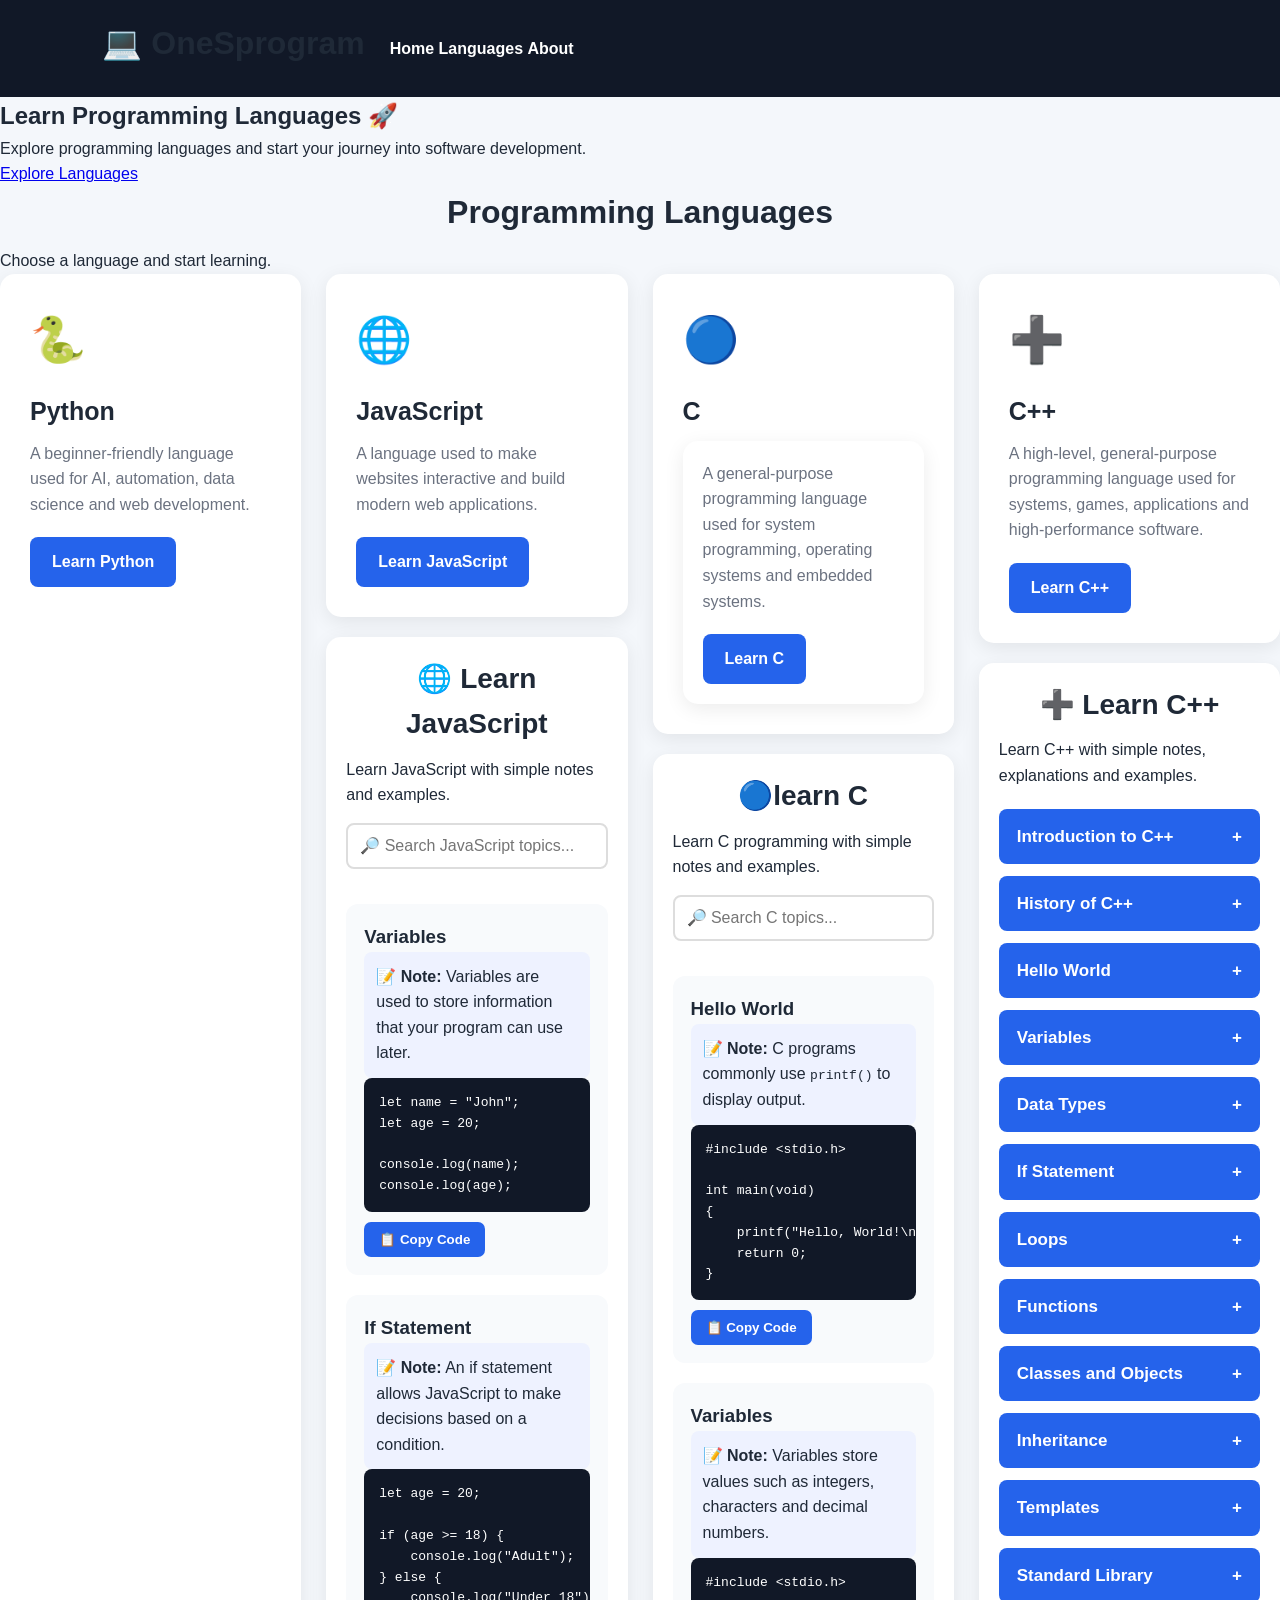
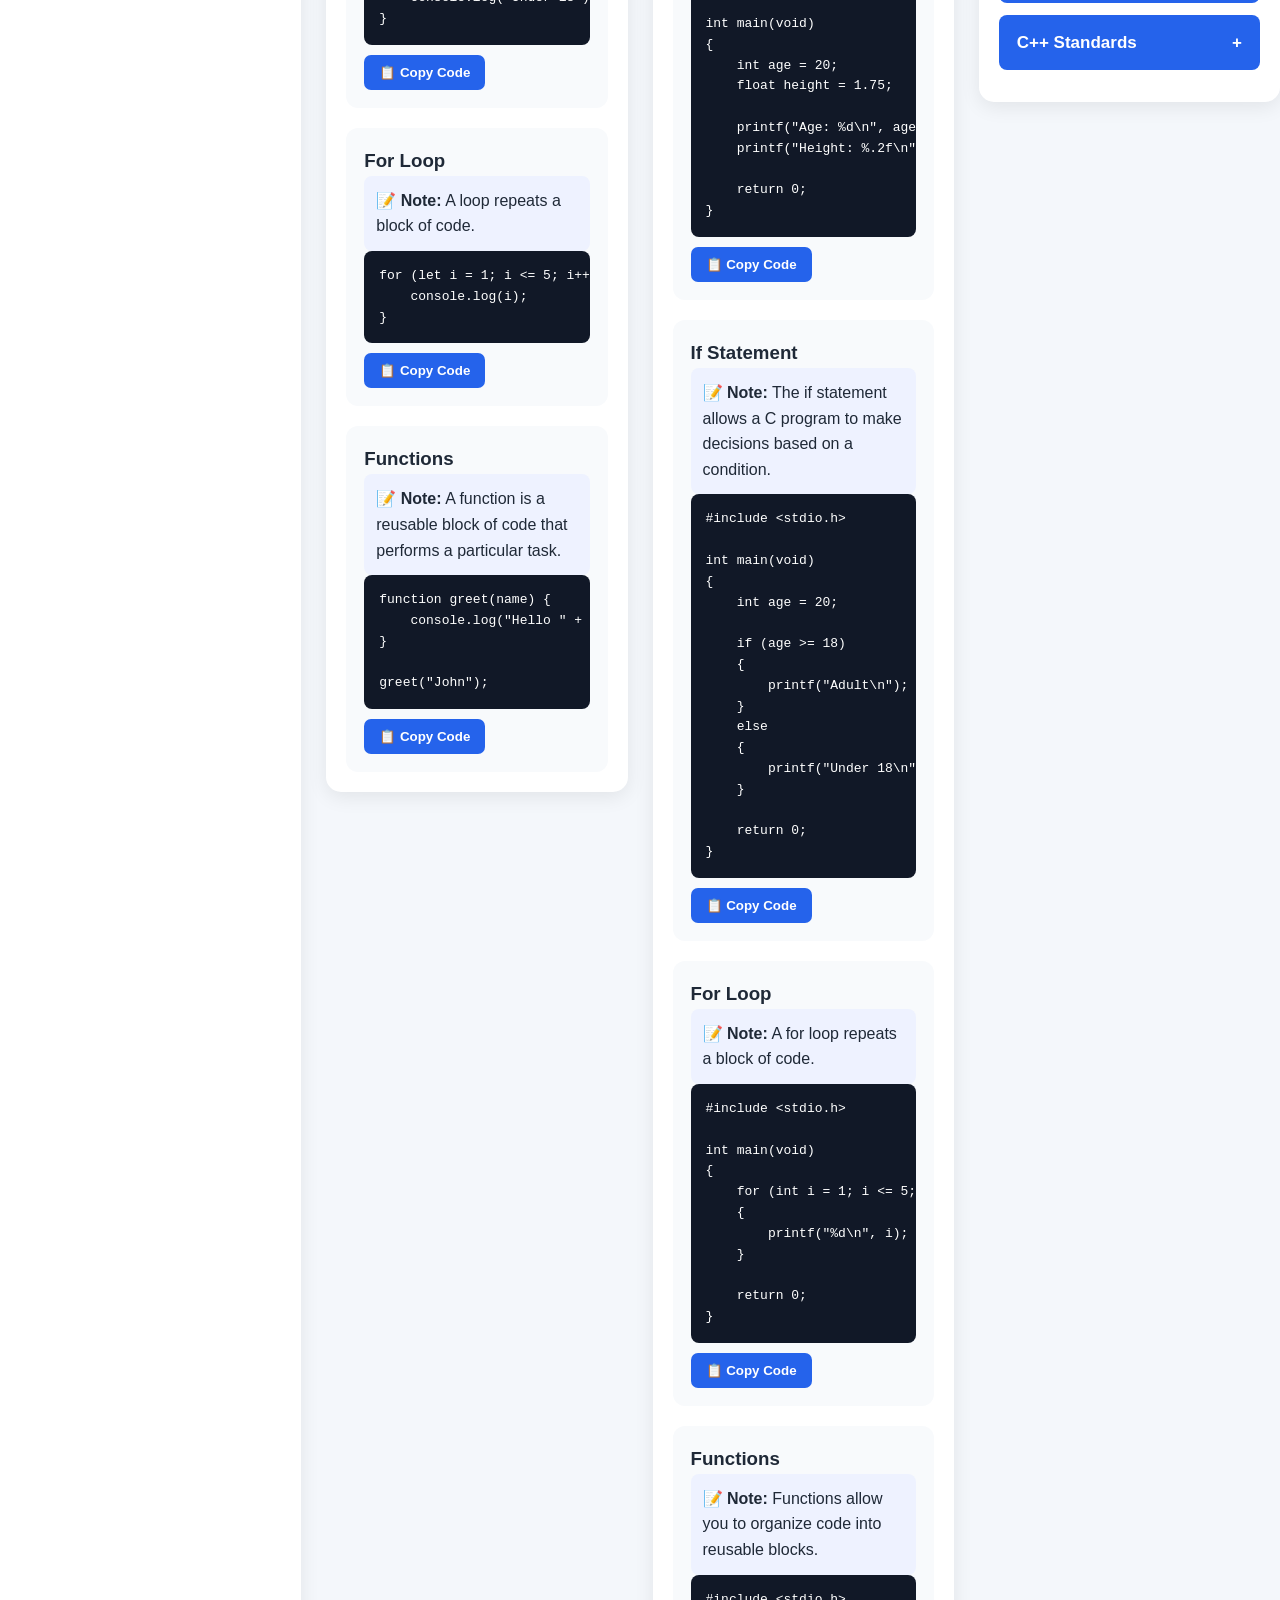
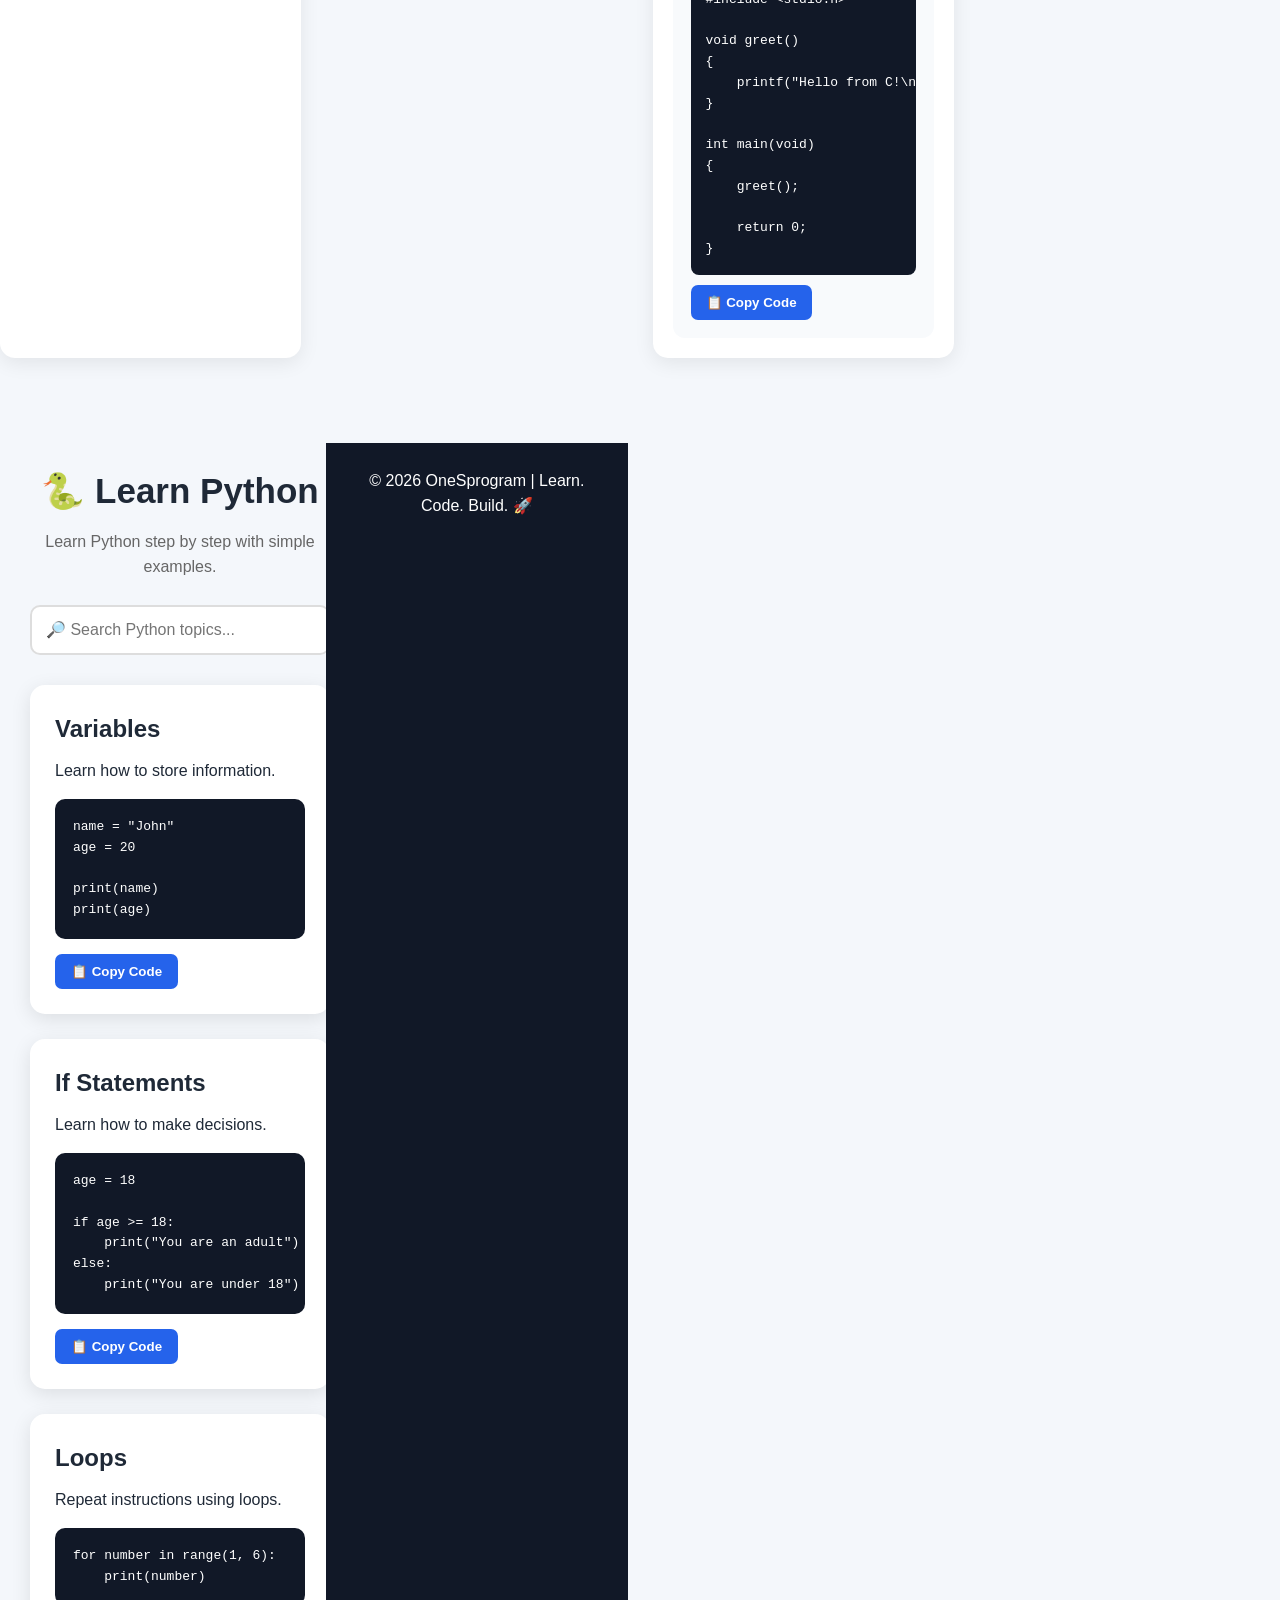
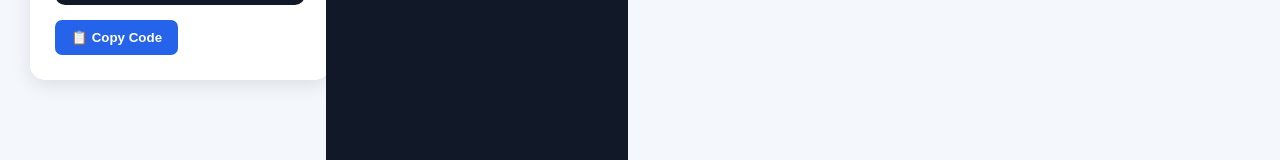
==== index.html @ a0814359 "Initial OneSprogram website" ====
<!DOCTYPE html>
<html lang="en">

<head>
    <meta charset="UTF-8">
    <meta name="viewport" content="width=device-width, initial-scale=1.0">

    <title>OneSprogram - Programming Languages</title>

    <link rel="stylesheet" href="style.css">
</head>

<body>

    <!-- Navigation -->
    <nav>
        <h2>💻 OneSprogram</h2>

        <div class="nav-links">
            <a href="#home">Home</a>
            <a href="#languages">Languages</a>
            <a href="#about">About</a>
        </div>
    </nav>


    <!-- Hero Section -->
    <section id="home" class="hero">

        <h1>Learn Programming Languages 🚀</h1>

        <p>
            Explore programming languages and start your journey
            into software development.
        </p>

        <a href="#languages" class="main-button">
            Explore Languages
        </a>

    </section>


    <!-- Programming Languages -->
    <section id="languages">


        <h2>Programming Languages</h2>

        <p class="section-description">
            Choose a language and start learning.
        </p>


<div class="language-container">

    <!-- PYTHON CARD -->
    <div class="language-card">
        <div class="icon">🐍</div>

        <h3>Python</h3>

        <p>
            A beginner-friendly language used for AI,
            automation, data science and web development.
        </p>

        <a href="#python-section" class="btn">
            Learn Python
        </a>
    </div>
<!-- JAVASCRIPT -->
<div class="language-column">

    <!-- JavaScript Card -->
    <div class="language-card">
        <div class="icon">🌐</div>

        <h3>JavaScript</h3>

        <p>
            A language used to make websites interactive
            and build modern web applications.
        </p>

        <a href="#javascript-section" class="btn">
            Learn JavaScript
        </a>
    </div>


    <!-- JavaScript Learning Content -->
    <section id="javascript-section" class="javascript-learning">

        <h2>🌐 Learn JavaScript</h2>

        <p>
            Learn JavaScript with simple notes and examples.
        </p>

        <!-- Filter -->
        <input
            type="text"
            id="jsFilter"
            placeholder="🔎 Search JavaScript topics..."
            onkeyup="filterJavaScript()"
        >


        <!-- Variables -->
        <div class="js-card">

            <h3>Variables</h3>

            <p class="js-note">
                📝 <strong>Note:</strong>
                Variables are used to store information
                that your program can use later.
            </p>

            <pre><code>let name = "John";
let age = 20;

console.log(name);
console.log(age);</code></pre>

            <button onclick="copyJSCode(this)">
                📋 Copy Code
            </button>

        </div>


        <!-- If Statement -->
        <div class="js-card">

            <h3>If Statement</h3>

            <p class="js-note">
                📝 <strong>Note:</strong>
                An if statement allows JavaScript to make
                decisions based on a condition.
            </p>

            <pre><code>let age = 20;

if (age >= 18) {
    console.log("Adult");
} else {
    console.log("Under 18");
}</code></pre>

            <button onclick="copyJSCode(this)">
                📋 Copy Code
            </button>

        </div>


        <!-- For Loop -->
        <div class="js-card">

            <h3>For Loop</h3>

            <p class="js-note">
                📝 <strong>Note:</strong>
                A loop repeats a block of code.
            </p>

            <pre><code>for (let i = 1; i <= 5; i++) {
    console.log(i);
}</code></pre>

            <button onclick="copyJSCode(this)">
                📋 Copy Code
            </button>

        </div>


        <!-- Functions -->
        <div class="js-card">

            <h3>Functions</h3>

            <p class="js-note">
                📝 <strong>Note:</strong>
                A function is a reusable block of code
                that performs a particular task.
            </p>

            <pre><code>function greet(name) {
    console.log("Hello " + name);
}

greet("John");</code></pre>

            <button onclick="copyJSCode(this)">
                📋 Copy Code
            </button>

        </div>

    </section>

</div>

<!-- C -->
<div class="language-column">

    <div class="language-card">
<div class="icon">🔵</div>
        <h3>C</h3>
<section id="c-section" class="c-learning">
        <p>
            A general-purpose programming language used for
            system programming, operating systems and embedded systems.
        </p>

        <a href="#c-section" class="btn">
            Learn C
        </a>
    </div>

    <!-- C learning content directly under the button -->
    <section id="c-section" class="c-learning">

        <h2>🔵learn C</h2>

        <p>
            Learn C programming with simple notes and examples.
        </p>

      <input
            type="text"
            id="cFilter"
            placeholder="🔎 Search C topics..."
            onkeyup="filterC()"
        >

        <!-- Hello World -->
        <div class="c-card">

            <h3>Hello World</h3>

            <p class="c-note">
                📝 <strong>Note:</strong>
                C programs commonly use <code>printf()</code>
                to display output.
            </p>

            <pre><code>#include &lt;stdio.h&gt;

int main(void)
{
    printf("Hello, World!\n");
    return 0;
}</code></pre>

            <button onclick="copyCCode(this)">
                📋 Copy Code
            </button>

        </div>

        <!-- Variables -->
        <div class="c-card">

            <h3>Variables</h3>

            <p class="c-note">
                📝 <strong>Note:</strong>
                Variables store values such as integers,
                characters and decimal numbers.
            </p>

            <pre><code>#include &lt;stdio.h&gt;

int main(void)
{
    int age = 20;
    float height = 1.75;

    printf("Age: %d\n", age);
    printf("Height: %.2f\n", height);

    return 0;
}</code></pre>

            <button onclick="copyCCode(this)">
                📋 Copy Code
            </button>

        </div>

        <!-- If Statement -->
        <div class="c-card">

            <h3>If Statement</h3>

            <p class="c-note">
                📝 <strong>Note:</strong>
                The if statement allows a C program
                to make decisions based on a condition.
            </p>

            <pre><code>#include &lt;stdio.h&gt;

int main(void)
{
    int age = 20;

    if (age &gt;= 18)
    {
        printf("Adult\n");
    }
    else
    {
        printf("Under 18\n");
    }

    return 0;
}</code></pre>

            <button onclick="copyCCode(this)">
                📋 Copy Code
            </button>

        </div>

        <!-- For Loop -->
        <div class="c-card">

            <h3>For Loop</h3>

            <p class="c-note">
                📝 <strong>Note:</strong>
                A for loop repeats a block of code.
            </p>

            <pre><code>#include &lt;stdio.h&gt;

int main(void)
{
    for (int i = 1; i &lt;= 5; i++)
    {
        printf("%d\n", i);
    }

    return 0;
}</code></pre>

            <button onclick="copyCCode(this)">
                📋 Copy Code
            </button>

        </div>

        <!-- Functions -->
        <div class="c-card">

            <h3>Functions</h3>

            <p class="c-note">
                📝 <strong>Note:</strong>
                Functions allow you to organize code into
                reusable blocks.
            </p>

            <pre><code>#include &lt;stdio.h&gt;

void greet()
{
    printf("Hello from C!\n");
}

int main(void)
{
    greet();

    return 0;
}</code></pre>

            <button onclick="copyCCode(this)">
                📋 Copy Code
            </button>

        </div>

    </section>

</div>

<!-- C++ -->

<div class="language-column">

    <div class="language-card">

        <div class="icon">➕</div>

        <h3>C++</h3>

        <p>
            A high-level, general-purpose programming language
            used for systems, games, applications and high-performance software.
        </p>

        <a href="#cpp-section" class="btn">
            Learn C++
        </a>

    </div>


    <section id="cpp-section" class="cpp-learning">

        <h2>➕ Learn C++</h2>

        <p>
            Learn C++ with simple notes, explanations and examples.
        </p>


        <!-- C++ TOPICS -->

        <div class="cpp-topics">


            <details>
                <summary>Introduction to C++</summary>

                <div class="topic-content">

                    <p>
                        <strong>Note:</strong>
                        C++ is a high-level, general-purpose programming
                        language created by Danish computer scientist
                        Bjarne Stroustrup.
                    </p>

                    <p>
                        C++ was first released in 1985 as an extension
                        of the C programming language.
                    </p>

                </div>

            </details>


            <details>
                <summary>History of C++</summary>

                <div class="topic-content">

                    <p>
                        <strong>Note:</strong>
                        Development of C++ began in 1979 when
                        Bjarne Stroustrup worked on a language called
                        "C with Classes".
                    </p>

                    <p>
                        The name C++ refers to C's increment operator
                        <code>++</code>.
                    </p>

                </div>

            </details>


            <details>
                <summary>Hello World</summary>

                <div class="topic-content">

                    <p>
                        <strong>Note:</strong>
                        C++ commonly uses <code>iostream</code> and
                        <code>std::cout</code> to display output.
                    </p>

                    <pre><code>#include &lt;iostream&gt;

int main()
{
    std::cout &lt;&lt; "Hello, world!\n";

    return 0;
}</code></pre>

                </div>

            </details>


            <details>
                <summary>Variables</summary>

                <div class="topic-content">

                    <p>
                        <strong>Note:</strong>
                        Variables store information that a program
                        can use later.
                    </p>

                    <pre><code>#include &lt;iostream&gt;

int main()
{
    int age = 20;
    double height = 1.75;

    std::cout &lt;&lt; age &lt;&lt; "\n";
    std::cout &lt;&lt; height &lt;&lt; "\n";

    return 0;
}</code></pre>

                </div>

            </details>


            <details>
                <summary>Data Types</summary>

                <div class="topic-content">

                    <p>
                        <strong>Note:</strong>
                        C++ supports different types of data,
                        including integers, floating-point numbers,
                        characters and Boolean values.
                    </p>

                    <pre><code>int age = 20;
float height = 1.75f;
double price = 99.99;
char grade = 'A';
bool student = true;</code></pre>

                </div>

            </details>


            <details>
                <summary>If Statement</summary>

                <div class="topic-content">

                    <p>
                        <strong>Note:</strong>
                        An if statement allows a C++ program to
                        make decisions.
                    </p>

                    <pre><code>#include &lt;iostream&gt;

int main()
{
    int age = 20;

    if (age &gt;= 18)
    {
        std::cout &lt;&lt; "Adult";
    }
    else
    {
        std::cout &lt;&lt; "Under 18";
    }

    return 0;
}</code></pre>

                </div>

            </details>


            <details>
                <summary>Loops</summary>

                <div class="topic-content">

                    <p>
                        <strong>Note:</strong>
                        Loops allow a program to repeat instructions.
                    </p>

                    <pre><code>#include &lt;iostream&gt;

int main()
{
    for (int i = 1; i &lt;= 5; i++)
    {
        std::cout &lt;&lt; i &lt;&lt; "\n";
    }

    return 0;
}</code></pre>

                </div>

            </details>


            <details>
                <summary>Functions</summary>

                <div class="topic-content">

                    <p>
                        <strong>Note:</strong>
                        Functions organize a program into reusable
                        blocks of code.
                    </p>

                    <pre><code>#include &lt;iostream&gt;

void greet()
{
    std::cout &lt;&lt; "Hello from C++!";
}

int main()
{
    greet();

    return 0;
}</code></pre>

                </div>

            </details>


            <details>
                <summary>Classes and Objects</summary>

                <div class="topic-content">

                    <p>
                        <strong>Note:</strong>
                        C++ supports object-oriented programming.
                        Classes can be used to create objects that
                        contain data and functions.
                    </p>

                    <pre><code>#include &lt;iostream&gt;

class Student
{
public:
    std::string name;
};

int main()
{
    Student student;

    student.name = "John";

    std::cout &lt;&lt; student.name;

    return 0;
}</code></pre>

                </div>

            </details>


            <details>
                <summary>Inheritance</summary>

                <div class="topic-content">

                    <p>
                        <strong>Note:</strong>
                        Inheritance allows one class to derive
                        features from another class.
                    </p>

                    <pre><code>class Animal
{
public:
    void eat()
    {
        std::cout &lt;&lt; "Eating";
    }
};

class Dog : public Animal
{
};</code></pre>

                </div>

            </details>


            <details>
                <summary>Templates</summary>

                <div class="topic-content">

                    <p>
                        <strong>Note:</strong>
                        C++ supports generic programming through
                        templates.
                    </p>

                    <pre><code>template &lt;typename T&gt;

T add(T a, T b)
{
    return a + b;
}</code></pre>

                </div>

            </details>


            <details>
                <summary>Standard Library</summary>

                <div class="topic-content">

                    <p>
                        <strong>Note:</strong>
                        The C++ Standard Library provides facilities
                        such as containers, algorithms, strings,
                        input/output and memory management.
                    </p>

                    <pre><code>#include &lt;vector&gt;

std::vector&lt;int&gt; numbers = {
    1, 2, 3, 4, 5
};</code></pre>

                </div>

            </details>


            <details>
                <summary>C++ Standards</summary>

                <div class="topic-content">

                    <p>
                        <strong>Note:</strong>
                        C++ has been standardized through versions
                        including C++98, C++03, C++11, C++14,
                        C++17, C++20 and C++23.
                    </p>

                    <p>
                        The material you provided identifies
                        ISO/IEC 14882:2024 as the C++23 standard.
                    </p>

                </div>

            </details>


        </div>

    </section>

</div>

<!-- IMPORTANT: PYTHON CONTENT IS OUTSIDE THE GRID -->

<section id="python-section" class="python-learning">

    <h2>🐍 Learn Python</h2>

    <p>Learn Python step by step with simple examples.</p>

    <input
        type="text"
        id="pythonFilter"
        placeholder="🔎 Search Python topics..."
        onkeyup="filterPython()"
    >

    <div class="python-topics">

        <div class="python-card">
            <h3>Variables</h3>

            <p>Learn how to store information.</p>

            <pre><code>name = "John"
age = 20

print(name)
print(age)</code></pre>

            <button onclick="copyCode(this)">
                📋 Copy Code
            </button>
        </div>

        <div class="python-card">
            <h3>If Statements</h3>

            <p>Learn how to make decisions.</p>

            <pre><code>age = 18

if age >= 18:
    print("You are an adult")
else:
    print("You are under 18")</code></pre>

            <button onclick="copyCode(this)">
                📋 Copy Code
            </button>
        </div>

        <div class="python-card">
            <h3>Loops</h3>

            <p>Repeat instructions using loops.</p>

            <pre><code>for number in range(1, 6):
    print(number)</code></pre>

            <button onclick="copyCode(this)">
                📋 Copy Code
            </button>
        </div>

    </div>

</section>

    <!-- Footer -->
    <footer>

        <p>© 2026 OneSprogram | Learn. Code. Build. 🚀</p>

    </footer>
    <script>

    function filterPython() {
        ...
    }

    function copyCode(button) {
        ...
    }

    </script>
<script>

function filterJavaScript() {

    let input = document.getElementById("jsFilter");
    let filter = input.value.toLowerCase();

    let cards = document.querySelectorAll(".js-card");

    cards.forEach(function(card) {

        if (card.innerText.toLowerCase().includes(filter)) {
            card.style.display = "";
        } else {
            card.style.display = "none";
        }

    });
}


function copyJSCode(button) {

    let code = button.parentElement
        .querySelector("code")
        .innerText;

    navigator.clipboard.writeText(code);

    button.innerText = "✅ Copied!";

    setTimeout(function() {
        button.innerText = "📋 Copy Code";
    }, 1500);
}

</script>
<script>
function filterC() {

    let input = document.getElementById("cFilter");
    let filter = input.value.toLowerCase();
    let cards = document.querySelectorAll(".c-card");

    cards.forEach(function(card) {

        if (card.innerText.toLowerCase().includes(filter)) {
            card.style.display = "";
        } else {
            card.style.display = "none";
        }

    });
}


function copyCCode(button) {

    let code = button.parentElement
        .querySelector("code")
        .innerText;

    navigator.clipboard.writeText(code);

    button.innerText = "✅ Copied!";

    setTimeout(function() {
        button.innerText = "📋 Copy Code";
    }, 1500);

}
</script>
</body>
</html>

</body>
</html>
---- style.css ----
* {
    margin: 0;
    padding: 0;
    box-sizing: border-box;
}

body {
    font-family: Arial, sans-serif;
    background: #f4f7fb;
    color: #1f2937;
    line-height: 1.6;
}

/* Navigation */
nav {
    background: #111827;
    padding: 18px 8%;
    display: flex;
    align-items: center;
    gap: 25px;
}

nav a {
    color: white;
    text-decoration: none;
    font-weight: bold;
}

nav a:hover {
    color: #38bdf8;
}

/* Header */
header {
    background: linear-gradient(135deg, #2563eb, #7c3aed);
    color: white;
    padding: 70px 8%;
    text-align: center;
}

header h1 {
    font-size: 45px;
    margin-bottom: 15px;
}

header p {
    font-size: 18px;
    margin-bottom: 25px;
}

/* Main content */
main {
    max-width: 1100px;
    margin: 40px auto;
    padding: 0 20px;
}

h2 {
    text-align: center;
    font-size: 32px;
    margin-bottom: 10px;
}

main > p {
    text-align: center;
    color: #6b7280;
    margin-bottom: 35px;
}

/* Language cards */
.language-container {
    display: grid;
    grid-template-columns: repeat(auto-fit, minmax(250px, 1fr));
    gap: 25px;
}

.language-card {
    background: white;
    padding: 30px;
    border-radius: 15px;
    box-shadow: 0 5px 20px rgba(0, 0, 0, 0.08);
    transition: 0.3s;
}

.language-card:hover {
    transform: translateY(-8px);
    box-shadow: 0 10px 30px rgba(0, 0, 0, 0.15);
}

.language-card .icon {
    font-size: 45px;
    margin-bottom: 15px;
}

.language-card h3 {
    font-size: 25px;
    margin-bottom: 10px;
}

.language-card p {
    color: #6b7280;
    margin-bottom: 20px;
}

/* Buttons */
button,
.btn {
    display: inline-block;
    background: #2563eb;
    color: white;
    border: none;
    padding: 12px 22px;
    border-radius: 8px;
    text-decoration: none;
    font-weight: bold;
    cursor: pointer;
    transition: 0.3s;
}

button:hover,
.btn:hover {
    background: #1d4ed8;
    transform: scale(1.03);
}

/* Footer */
footer {
    margin-top: 60px;
    background: #111827;
    color: white;
    text-align: center;
    padding: 25px;
}

/* Mobile */
@media (max-width: 600px) {
    header h1 {
        font-size: 32px;
    }

    nav {
        padding: 15px 5%;
        gap: 15px;
    }

    .language-container {
        grid-template-columns: 1fr;
    }
}
.python-learning {
    max-width: 1100px;
    margin: 50px auto;
    padding: 30px;
}

.python-learning h2 {
    text-align: center;
    font-size: 35px;
    margin-bottom: 10px;
}

.python-learning > p {
    text-align: center;
    color: #666;
    margin-bottom: 25px;
}

#pythonFilter {
    display: block;
    width: 100%;
    max-width: 500px;
    margin: 0 auto 30px;
    padding: 14px;
    border: 2px solid #ddd;
    border-radius: 10px;
    font-size: 16px;
}

.python-topics {
    display: grid;
    grid-template-columns: repeat(auto-fit, minmax(300px, 1fr));
    gap: 25px;
}

.python-card {
    background: white;
    padding: 25px;
    border-radius: 15px;
    box-shadow: 0 5px 20px rgba(0,0,0,.1);
}

.python-card h3 {
    font-size: 24px;
    margin-bottom: 10px;
}

.python-card pre {
    background: #111827;
    color: #fff;
    padding: 18px;
    border-radius: 10px;
    overflow-x: auto;
    margin: 15px 0;
}

.python-card button {
    background: #2563eb;
    color: white;
    border: none;
    padding: 10px 16px;
    border-radius: 7px;
    cursor: pointer;
}

.python-card button:hover {
    background: #1d4ed8;
}
.language-column {
    display: flex;
    flex-direction: column;
    gap: 20px;
}

.javascript-learning {
    background: #ffffff;
    padding: 20px;
    border-radius: 15px;
    box-shadow: 0 5px 20px rgba(0,0,0,0.08);
}

.javascript-learning h2 {
    font-size: 28px;
    margin-bottom: 10px;
}

#jsFilter {
    width: 100%;
    padding: 12px;
    margin: 15px 0;
    border: 2px solid #ddd;
    border-radius: 8px;
    font-size: 16px;
}

.js-card {
    margin-top: 20px;
    padding: 18px;
    background: #f8fafc;
    border-radius: 12px;
}

.js-note {
    background: #eef2ff;
    padding: 12px;
    border-radius: 8px;
}

.js-card pre {
    background: #111827;
    color: white;
    padding: 15px;
    border-radius: 8px;
    overflow-x: auto;
}

.js-card button {
    margin-top: 10px;
    background: #2563eb;
    color: white;
    border: none;
    padding: 10px 15px;
    border-radius: 7px;
    cursor: pointer;
}
.c-learning {
    background: #ffffff;
    padding: 20px;
    border-radius: 15px;
    box-shadow: 0 5px 20px rgba(0,0,0,0.08);
}

.c-learning h2 {
    font-size: 28px;
    margin-bottom: 10px;
}

#cFilter {
    width: 100%;
    padding: 12px;
    margin: 15px 0;
    border: 2px solid #ddd;
    border-radius: 8px;
    font-size: 16px;
}

.c-card {
    margin-top: 20px;
    padding: 18px;
    background: #f8fafc;
    border-radius: 12px;
}

.c-note {
    background: #eef2ff;
    padding: 12px;
    border-radius: 8px;
}

.c-card pre {
    background: #111827;
    color: white;
    padding: 15px;
    border-radius: 8px;
    overflow-x: auto;
}

.c-card button {
    margin-top: 10px;
    background: #2563eb;
    color: white;
    border: none;
    padding: 10px 15px;
    border-radius: 7px;
    cursor: pointer;
}
.c-topics {
    margin-top: 20px;
}

.c-topics details {
    margin-bottom: 12px;
}

.c-topics summary {
    background: #2563eb;
    color: white;
    padding: 14px 18px;
    border-radius: 8px;
    cursor: pointer;
    font-size: 17px;
    font-weight: bold;
    list-style: none;
}

.c-topics summary:hover {
    background: #1d4ed8;
}

.c-topics summary::after {
    content: " +";
    float: right;
}

.c-topics details[open] summary::after {
    content: " −";
}

.topic-content {
    background: #f8fafc;
    padding: 18px;
    border-radius: 0 0 10px 10px;
}

.topic-content p {
    background: #eef2ff;
    padding: 12px;
    border-radius: 8px;
}

.topic-content pre {
    background: #111827;
    color: white;
    padding: 15px;
    border-radius: 8px;
    overflow-x: auto;
}
/* C++ LEARNING */

.cpp-learning {
    background: #ffffff;
    padding: 20px;
    border-radius: 15px;
    box-shadow: 0 5px 20px rgba(0,0,0,0.08);
}

.cpp-learning h2 {
    font-size: 28px;
    margin-bottom: 10px;
}

.cpp-topics {
    margin-top: 20px;
}

.cpp-topics details {
    margin-bottom: 12px;
}

.cpp-topics summary {
    background: #2563eb;
    color: white;
    padding: 14px 18px;
    border-radius: 8px;
    cursor: pointer;
    font-size: 17px;
    font-weight: bold;
    list-style: none;
}

.cpp-topics summary:hover {
    background: #1d4ed8;
}

.cpp-topics summary::after {
    content: " +";
    float: right;
}

.cpp-topics details[open] summary::after {
    content: " −";
}

.cpp-topics .topic-content {
    background: #f8fafc;
    padding: 18px;
    border-radius: 0 0 10px 10px;
}

.cpp-topics .topic-content p {
    background: #eef2ff;
    padding: 12px;
    border-radius: 8px;
    line-height: 1.6;
}

.cpp-topics pre {
    background: #111827;
    color: white;
    padding: 15px;
    border-radius: 8px;
    overflow-x: auto;
}

.cpp-topics code {
    font-family: monospace;
}
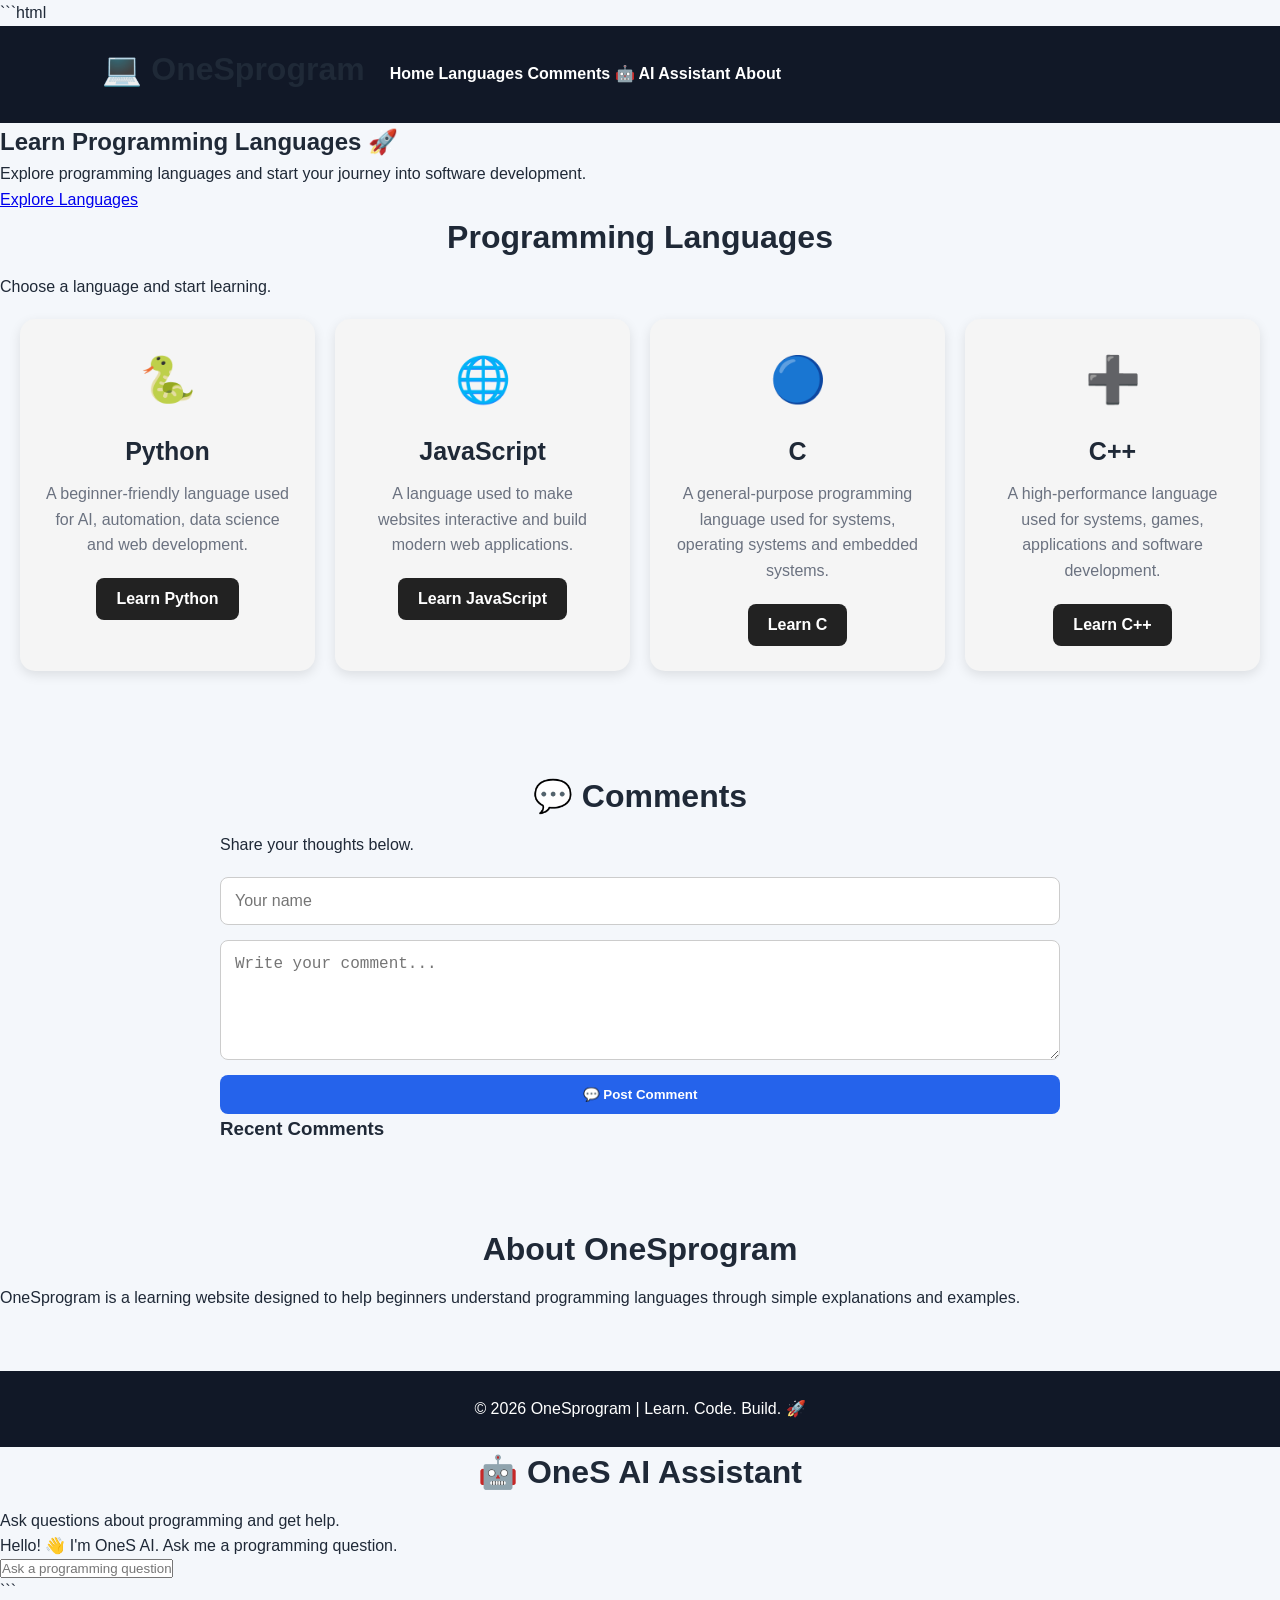
==== commit 3402dead: "Add comments and OneS AI" ====
--- a/index.html
+++ b/index.html
@@ -1,3 +1,4 @@
+```html
 <!DOCTYPE html>
 <html lang="en">
 
@@ -8,30 +9,188 @@
     <title>OneSprogram - Programming Languages</title>
 
     <link rel="stylesheet" href="style.css">
+
+    <style>
+        /* =========================
+           LANGUAGE LESSON SECTIONS
+           ========================= */
+
+        .python-learning,
+        .javascript-learning,
+        .c-learning,
+        .cpp-learning {
+            display: none;
+            margin-top: 40px;
+        }
+
+        .python-learning.active,
+        .javascript-learning.active,
+        .c-learning.active,
+        .cpp-learning.active {
+            display: block;
+        }
+
+        /* =========================
+           LANGUAGE CARDS
+           ========================= */
+
+        .language-container {
+            display: grid;
+            grid-template-columns: repeat(auto-fit, minmax(250px, 1fr));
+            gap: 20px;
+            padding: 20px;
+        }
+
+        .language-card {
+            padding: 25px;
+            border-radius: 15px;
+            background: #f5f5f5;
+            text-align: center;
+            box-shadow: 0 4px 12px rgba(0, 0, 0, 0.1);
+        }
+
+        .language-card .icon {
+            font-size: 45px;
+        }
+
+        .language-card h3 {
+            font-size: 25px;
+        }
+
+        .language-card p {
+            line-height: 1.6;
+        }
+
+        .btn {
+            border: none;
+            padding: 12px 20px;
+            border-radius: 8px;
+            cursor: pointer;
+            background: #222;
+            color: white;
+            font-size: 16px;
+        }
+
+        .btn:hover {
+            opacity: 0.8;
+        }
+
+        /* =========================
+           LESSON CONTENT
+           ========================= */
+
+        .python-learning,
+        .javascript-learning,
+        .c-learning,
+        .cpp-learning {
+            padding: 30px;
+            margin: 30px auto;
+            max-width: 1000px;
+        }
+
+        .python-card,
+        .js-card,
+        .c-card,
+        .cpp-card {
+            background: #f5f5f5;
+            padding: 20px;
+            margin: 20px 0;
+            border-radius: 12px;
+        }
+
+        pre {
+            background: #1e1e1e;
+            color: white;
+            padding: 20px;
+            border-radius: 10px;
+            overflow-x: auto;
+        }
+
+        code {
+            font-family: monospace;
+        }
+
+        .copy-button {
+            padding: 10px 15px;
+            border: none;
+            border-radius: 7px;
+            cursor: pointer;
+        }
+
+        .search-box {
+            width: 90%;
+            max-width: 600px;
+            padding: 13px;
+            margin: 20px 0;
+            border: 1px solid #ccc;
+            border-radius: 8px;
+            font-size: 16px;
+        }
+
+        .back-button {
+            margin-bottom: 20px;
+            padding: 10px 18px;
+            border: none;
+            border-radius: 8px;
+            cursor: pointer;
+        }
+
+        details {
+            background: #f5f5f5;
+            margin: 12px 0;
+            padding: 15px;
+            border-radius: 10px;
+        }
+
+        summary {
+            cursor: pointer;
+            font-weight: bold;
+            font-size: 18px;
+        }
+    </style>
 </head>
 
 <body>
 
-    <!-- Navigation -->
+    <!-- =========================
+         NAVIGATION
+         ========================= -->
+
     <nav>
+
         <h2>💻 OneSprogram</h2>
 
         <div class="nav-links">
             <a href="#home">Home</a>
-            <a href="#languages">Languages</a>
-            <a href="#about">About</a>
+
+            <a href="#languages">
+                Languages
+<a href="#comments">Comments</a>
+<a href="#ai-chat">🤖 AI Assistant</a>
+            </a>
+
+            <a href="#about">
+                About
+            </a>
+
         </div>
+
     </nav>
 
 
-    <!-- Hero Section -->
+    <!-- =========================
+         HOME
+         ========================= -->
+
     <section id="home" class="hero">
 
-        <h1>Learn Programming Languages 🚀</h1>
+        <h1>
+            Learn Programming Languages 🚀
+        </h1>
 
         <p>
-            Explore programming languages and start your journey
-            into software development.
+            Explore programming languages and start your
+            journey into software development.
         </p>
 
         <a href="#languages" class="main-button">
@@ -41,81 +200,349 @@
     </section>
 
 
-    <!-- Programming Languages -->
+    <!-- =========================
+         LANGUAGES
+         ========================= -->
+
     <section id="languages">
 
-
-        <h2>Programming Languages</h2>
+        <h2>
+            Programming Languages
+        </h2>
 
         <p class="section-description">
             Choose a language and start learning.
         </p>
 
 
-<div class="language-container">
-
-    <!-- PYTHON CARD -->
-    <div class="language-card">
-        <div class="icon">🐍</div>
-
-        <h3>Python</h3>
+        <div class="language-container">
+
+
+            <!-- =====================
+                 PYTHON CARD
+                 ===================== -->
+
+            <div class="language-card">
+
+                <div class="icon">
+                    🐍
+                </div>
+
+                <h3>
+                    Python
+                </h3>
+
+                <p>
+                    A beginner-friendly language used for
+                    AI, automation, data science and
+                    web development.
+                </p>
+
+                <button
+                    class="btn"
+                    onclick="openLanguage('python-section')">
+
+                    Learn Python
+
+                </button>
+
+            </div>
+
+
+            <!-- =====================
+                 JAVASCRIPT CARD
+                 ===================== -->
+
+            <div class="language-card">
+
+                <div class="icon">
+                    🌐
+                </div>
+
+                <h3>
+                    JavaScript
+                </h3>
+
+                <p>
+                    A language used to make websites
+                    interactive and build modern
+                    web applications.
+                </p>
+
+                <button
+                    class="btn"
+                    onclick="openLanguage('javascript-section')">
+
+                    Learn JavaScript
+
+                </button>
+
+            </div>
+
+
+            <!-- =====================
+                 C CARD
+                 ===================== -->
+
+            <div class="language-card">
+
+                <div class="icon">
+                    🔵
+                </div>
+
+                <h3>
+                    C
+                </h3>
+
+                <p>
+                    A general-purpose programming language
+                    used for systems, operating systems
+                    and embedded systems.
+                </p>
+
+                <button
+                    class="btn"
+                    onclick="openLanguage('c-section')">
+
+                    Learn C
+
+                </button>
+
+            </div>
+
+
+            <!-- =====================
+                 C++ CARD
+                 ===================== -->
+
+            <div class="language-card">
+
+                <div class="icon">
+                    ➕
+                </div>
+
+                <h3>
+                    C++
+                </h3>
+
+                <p>
+                    A high-performance language used for
+                    systems, games, applications and
+                    software development.
+                </p>
+
+                <button
+                    class="btn"
+                    onclick="openLanguage('cpp-section')">
+
+                    Learn C++
+
+                </button>
+
+            </div>
+
+        </div>
+
+    </section>
+
+
+
+    <!-- ==================================================
+         PYTHON
+         ================================================== -->
+
+    <section
+        id="python-section"
+        class="python-learning">
+
+        <button
+            class="back-button"
+            onclick="closeLanguages()">
+
+            ← Back to Languages
+
+        </button>
+
+        <h2>
+            🐍 Learn Python
+        </h2>
 
         <p>
-            A beginner-friendly language used for AI,
-            automation, data science and web development.
+            Learn Python step by step with simple examples.
         </p>
 
-        <a href="#python-section" class="btn">
-            Learn Python
-        </a>
-    </div>
-<!-- JAVASCRIPT -->
-<div class="language-column">
-
-    <!-- JavaScript Card -->
-    <div class="language-card">
-        <div class="icon">🌐</div>
-
-        <h3>JavaScript</h3>
-
-        <p>
-            A language used to make websites interactive
-            and build modern web applications.
-        </p>
-
-        <a href="#javascript-section" class="btn">
-            Learn JavaScript
-        </a>
-    </div>
-
-
-    <!-- JavaScript Learning Content -->
-    <section id="javascript-section" class="javascript-learning">
-
-        <h2>🌐 Learn JavaScript</h2>
+
+        <input
+            type="text"
+            id="pythonFilter"
+            class="search-box"
+            placeholder="🔎 Search Python topics..."
+            onkeyup="filterPython()"
+        >
+
+
+        <!-- VARIABLES -->
+
+        <div class="python-card">
+
+            <h3>
+                Variables
+            </h3>
+
+            <p>
+                Variables are used to store information
+                that a program can use later.
+            </p>
+
+            <pre><code>name = "John"
+age = 20
+
+print(name)
+print(age)</code></pre>
+
+            <button
+                class="copy-button"
+                onclick="copyCode(this)">
+
+                📋 Copy Code
+
+            </button>
+
+        </div>
+
+
+        <!-- IF STATEMENT -->
+
+        <div class="python-card">
+
+            <h3>
+                If Statements
+            </h3>
+
+            <p>
+                An if statement allows Python to make
+                decisions based on a condition.
+            </p>
+
+            <pre><code>age = 18
+
+if age >= 18:
+    print("You are an adult")
+else:
+    print("You are under 18")</code></pre>
+
+            <button
+                class="copy-button"
+                onclick="copyCode(this)">
+
+                📋 Copy Code
+
+            </button>
+
+        </div>
+
+
+        <!-- LOOP -->
+
+        <div class="python-card">
+
+            <h3>
+                Loops
+            </h3>
+
+            <p>
+                Loops allow you to repeat instructions.
+            </p>
+
+            <pre><code>for number in range(1, 6):
+    print(number)</code></pre>
+
+            <button
+                class="copy-button"
+                onclick="copyCode(this)">
+
+                📋 Copy Code
+
+            </button>
+
+        </div>
+
+
+        <!-- FUNCTION -->
+
+        <div class="python-card">
+
+            <h3>
+                Functions
+            </h3>
+
+            <p>
+                Functions are reusable blocks of code.
+            </p>
+
+            <pre><code>def greet(name):
+    print("Hello " + name)
+
+greet("John")</code></pre>
+
+            <button
+                class="copy-button"
+                onclick="copyCode(this)">
+
+                📋 Copy Code
+
+            </button>
+
+        </div>
+
+    </section>
+
+
+
+    <!-- ==================================================
+         JAVASCRIPT
+         ================================================== -->
+
+    <section
+        id="javascript-section"
+        class="javascript-learning">
+
+        <button
+            class="back-button"
+            onclick="closeLanguages()">
+
+            ← Back to Languages
+
+        </button>
+
+        <h2>
+            🌐 Learn JavaScript
+        </h2>
 
         <p>
             Learn JavaScript with simple notes and examples.
         </p>
 
-        <!-- Filter -->
+
         <input
             type="text"
             id="jsFilter"
+            class="search-box"
             placeholder="🔎 Search JavaScript topics..."
             onkeyup="filterJavaScript()"
         >
 
 
-        <!-- Variables -->
+        <!-- VARIABLES -->
+
         <div class="js-card">
 
-            <h3>Variables</h3>
-
-            <p class="js-note">
-                📝 <strong>Note:</strong>
-                Variables are used to store information
-                that your program can use later.
+            <h3>
+                Variables
+            </h3>
+
+            <p>
+                Variables store information.
             </p>
 
             <pre><code>let name = "John";
@@ -124,22 +551,28 @@
 console.log(name);
 console.log(age);</code></pre>
 
-            <button onclick="copyJSCode(this)">
+            <button
+                class="copy-button"
+                onclick="copyCode(this)">
+
                 📋 Copy Code
+
             </button>
 
         </div>
 
 
-        <!-- If Statement -->
+        <!-- IF -->
+
         <div class="js-card">
 
-            <h3>If Statement</h3>
-
-            <p class="js-note">
-                📝 <strong>Note:</strong>
-                An if statement allows JavaScript to make
-                decisions based on a condition.
+            <h3>
+                If Statement
+            </h3>
+
+            <p>
+                An if statement allows JavaScript
+                to make decisions.
             </p>
 
             <pre><code>let age = 20;
@@ -150,20 +583,26 @@
     console.log("Under 18");
 }</code></pre>
 
-            <button onclick="copyJSCode(this)">
+            <button
+                class="copy-button"
+                onclick="copyCode(this)">
+
                 📋 Copy Code
+
             </button>
 
         </div>
 
 
-        <!-- For Loop -->
+        <!-- LOOP -->
+
         <div class="js-card">
 
-            <h3>For Loop</h3>
-
-            <p class="js-note">
-                📝 <strong>Note:</strong>
+            <h3>
+                For Loop
+            </h3>
+
+            <p>
                 A loop repeats a block of code.
             </p>
 
@@ -171,22 +610,27 @@
     console.log(i);
 }</code></pre>
 
-            <button onclick="copyJSCode(this)">
+            <button
+                class="copy-button"
+                onclick="copyCode(this)">
+
                 📋 Copy Code
+
             </button>
 
         </div>
 
 
-        <!-- Functions -->
+        <!-- FUNCTION -->
+
         <div class="js-card">
 
-            <h3>Functions</h3>
-
-            <p class="js-note">
-                📝 <strong>Note:</strong>
-                A function is a reusable block of code
-                that performs a particular task.
+            <h3>
+                Functions
+            </h3>
+
+            <p>
+                A function is a reusable block of code.
             </p>
 
             <pre><code>function greet(name) {
@@ -195,57 +639,64 @@
 
 greet("John");</code></pre>
 
-            <button onclick="copyJSCode(this)">
+            <button
+                class="copy-button"
+                onclick="copyCode(this)">
+
                 📋 Copy Code
+
             </button>
 
         </div>
 
     </section>
 
-</div>
-
-<!-- C -->
-<div class="language-column">
-
-    <div class="language-card">
-<div class="icon">🔵</div>
-        <h3>C</h3>
-<section id="c-section" class="c-learning">
+
+
+    <!-- ==================================================
+         C
+         ================================================== -->
+
+    <section
+        id="c-section"
+        class="c-learning">
+
+        <button
+            class="back-button"
+            onclick="closeLanguages()">
+
+            ← Back to Languages
+
+        </button>
+
+        <h2>
+            🔵 Learn C
+        </h2>
+
         <p>
-            A general-purpose programming language used for
-            system programming, operating systems and embedded systems.
+            Learn C programming with simple examples.
         </p>
 
-        <a href="#c-section" class="btn">
-            Learn C
-        </a>
-    </div>
-
-    <!-- C learning content directly under the button -->
-    <section id="c-section" class="c-learning">
-
-        <h2>🔵learn C</h2>
-
-        <p>
-            Learn C programming with simple notes and examples.
-        </p>
-
-      <input
+
+        <input
             type="text"
             id="cFilter"
+            class="search-box"
             placeholder="🔎 Search C topics..."
             onkeyup="filterC()"
         >
 
-        <!-- Hello World -->
+
+        <!-- HELLO WORLD -->
+
         <div class="c-card">
 
-            <h3>Hello World</h3>
-
-            <p class="c-note">
-                📝 <strong>Note:</strong>
-                C programs commonly use <code>printf()</code>
+            <h3>
+                Hello World
+            </h3>
+
+            <p>
+                C programs commonly use printf()
                 to display output.
             </p>
 
@@ -254,22 +705,30 @@
 int main(void)
 {
     printf("Hello, World!\n");
+
     return 0;
 }</code></pre>
 
-            <button onclick="copyCCode(this)">
+            <button
+                class="copy-button"
+                onclick="copyCode(this)">
+
                 📋 Copy Code
+
             </button>
 
         </div>
 
-        <!-- Variables -->
+
+        <!-- VARIABLES -->
+
         <div class="c-card">
 
-            <h3>Variables</h3>
-
-            <p class="c-note">
-                📝 <strong>Note:</strong>
+            <h3>
+                Variables
+            </h3>
+
+            <p>
                 Variables store values such as integers,
                 characters and decimal numbers.
             </p>
@@ -287,21 +746,28 @@
     return 0;
 }</code></pre>
 
-            <button onclick="copyCCode(this)">
+            <button
+                class="copy-button"
+                onclick="copyCode(this)">
+
                 📋 Copy Code
+
             </button>
 
         </div>
 
-        <!-- If Statement -->
+
+        <!-- IF -->
+
         <div class="c-card">
 
-            <h3>If Statement</h3>
-
-            <p class="c-note">
-                📝 <strong>Note:</strong>
+            <h3>
+                If Statement
+            </h3>
+
+            <p>
                 The if statement allows a C program
-                to make decisions based on a condition.
+                to make decisions.
             </p>
 
             <pre><code>#include &lt;stdio.h&gt;
@@ -322,19 +788,26 @@
     return 0;
 }</code></pre>
 
-            <button onclick="copyCCode(this)">
+            <button
+                class="copy-button"
+                onclick="copyCode(this)">
+
                 📋 Copy Code
+
             </button>
 
         </div>
 
-        <!-- For Loop -->
+
+        <!-- LOOP -->
+
         <div class="c-card">
 
-            <h3>For Loop</h3>
-
-            <p class="c-note">
-                📝 <strong>Note:</strong>
+            <h3>
+                For Loop
+            </h3>
+
+            <p>
                 A for loop repeats a block of code.
             </p>
 
@@ -350,20 +823,27 @@
     return 0;
 }</code></pre>
 
-            <button onclick="copyCCode(this)">
+            <button
+                class="copy-button"
+                onclick="copyCode(this)">
+
                 📋 Copy Code
+
             </button>
 
         </div>
 
-        <!-- Functions -->
+
+        <!-- FUNCTIONS -->
+
         <div class="c-card">
 
-            <h3>Functions</h3>
-
-            <p class="c-note">
-                📝 <strong>Note:</strong>
-                Functions allow you to organize code into
+            <h3>
+                Functions
+            </h3>
+
+            <p>
+                Functions organize code into
                 reusable blocks.
             </p>
 
@@ -381,108 +861,86 @@
     return 0;
 }</code></pre>
 
-            <button onclick="copyCCode(this)">
+            <button
+                class="copy-button"
+                onclick="copyCode(this)">
+
                 📋 Copy Code
+
             </button>
 
         </div>
 
     </section>
 
-</div>
-
-<!-- C++ -->
-
-<div class="language-column">
-
-    <div class="language-card">
-
-        <div class="icon">➕</div>
-
-        <h3>C++</h3>
+
+
+    <!-- ==================================================
+         C++
+         ================================================== -->
+
+    <section
+        id="cpp-section"
+        class="cpp-learning">
+
+        <button
+            class="back-button"
+            onclick="closeLanguages()">
+
+            ← Back to Languages
+
+        </button>
+
+        <h2>
+            ➕ Learn C++
+        </h2>
 
         <p>
-            A high-level, general-purpose programming language
-            used for systems, games, applications and high-performance software.
+            Learn C++ with simple notes and examples.
         </p>
 
-        <a href="#cpp-section" class="btn">
-            Learn C++
-        </a>
-
-    </div>
-
-
-    <section id="cpp-section" class="cpp-learning">
-
-        <h2>➕ Learn C++</h2>
-
-        <p>
-            Learn C++ with simple notes, explanations and examples.
-        </p>
-
-
-        <!-- C++ TOPICS -->
-
-        <div class="cpp-topics">
-
-
-            <details>
-                <summary>Introduction to C++</summary>
-
-                <div class="topic-content">
-
-                    <p>
-                        <strong>Note:</strong>
-                        C++ is a high-level, general-purpose programming
-                        language created by Danish computer scientist
-                        Bjarne Stroustrup.
-                    </p>
-
-                    <p>
-                        C++ was first released in 1985 as an extension
-                        of the C programming language.
-                    </p>
-
-                </div>
-
-            </details>
-
-
-            <details>
-                <summary>History of C++</summary>
-
-                <div class="topic-content">
-
-                    <p>
-                        <strong>Note:</strong>
-                        Development of C++ began in 1979 when
-                        Bjarne Stroustrup worked on a language called
-                        "C with Classes".
-                    </p>
-
-                    <p>
-                        The name C++ refers to C's increment operator
-                        <code>++</code>.
-                    </p>
-
-                </div>
-
-            </details>
-
-
-            <details>
-                <summary>Hello World</summary>
-
-                <div class="topic-content">
-
-                    <p>
-                        <strong>Note:</strong>
-                        C++ commonly uses <code>iostream</code> and
-                        <code>std::cout</code> to display output.
-                    </p>
-
-                    <pre><code>#include &lt;iostream&gt;
+
+        <!-- INTRODUCTION -->
+
+        <details>
+
+            <summary>
+                Introduction to C++
+            </summary>
+
+            <div class="topic-content">
+
+                <p>
+                    C++ is a general-purpose programming
+                    language developed by Bjarne Stroustrup.
+                </p>
+
+                <p>
+                    It supports procedural,
+                    object-oriented and generic programming.
+                </p>
+
+            </div>
+
+        </details>
+
+
+        <!-- HELLO WORLD -->
+
+        <details>
+
+            <summary>
+                Hello World
+            </summary>
+
+            <div class="topic-content">
+
+                <p>
+                    C++ commonly uses iostream and
+                    std::cout to display output.
+                </p>
+
+                <pre><code>#include &lt;iostream&gt;
 
 int main()
 {
@@ -491,23 +949,35 @@
     return 0;
 }</code></pre>
 
-                </div>
-
-            </details>
-
-
-            <details>
-                <summary>Variables</summary>
-
-                <div class="topic-content">
-
-                    <p>
-                        <strong>Note:</strong>
-                        Variables store information that a program
-                        can use later.
-                    </p>
-
-                    <pre><code>#include &lt;iostream&gt;
+                <button
+                    class="copy-button"
+                    onclick="copyCode(this)">
+
+                    📋 Copy Code
+
+                </button>
+
+            </div>
+
+        </details>
+
+
+        <!-- VARIABLES -->
+
+        <details>
+
+            <summary>
+                Variables
+            </summary>
+
+            <div class="topic-content">
+
+                <p>
+                    Variables store information that
+                    a program can use later.
+                </p>
+
+                <pre><code>#include &lt;iostream&gt;
 
 int main()
 {
@@ -520,46 +990,68 @@
     return 0;
 }</code></pre>
 
-                </div>
-
-            </details>
-
-
-            <details>
-                <summary>Data Types</summary>
-
-                <div class="topic-content">
-
-                    <p>
-                        <strong>Note:</strong>
-                        C++ supports different types of data,
-                        including integers, floating-point numbers,
-                        characters and Boolean values.
-                    </p>
-
-                    <pre><code>int age = 20;
+                <button
+                    class="copy-button"
+                    onclick="copyCode(this)">
+
+                    📋 Copy Code
+
+                </button>
+
+            </div>
+
+        </details>
+
+
+        <!-- DATA TYPES -->
+
+        <details>
+
+            <summary>
+                Data Types
+            </summary>
+
+            <div class="topic-content">
+
+                <p>
+                    C++ supports different types of data.
+                </p>
+
+                <pre><code>int age = 20;
 float height = 1.75f;
 double price = 99.99;
 char grade = 'A';
 bool student = true;</code></pre>
 
-                </div>
-
-            </details>
-
-
-            <details>
-                <summary>If Statement</summary>
-
-                <div class="topic-content">
-
-                    <p>
-                        <strong>Note:</strong>
-                        An if statement allows a C++ program to
-                        make decisions.
-                    </p>
-
-                    <pre><code>#include &lt;iostream&gt;
+                <button
+                    class="copy-button"
+                    onclick="copyCode(this)">
+
+                    📋 Copy Code
+
+                </button>
+
+            </div>
+
+        </details>
+
+
+        <!-- IF -->
+
+        <details>
+
+            <summary>
+                If Statement
+            </summary>
+
+            <div class="topic-content">
+
+                <p>
+                    An if statement allows a program
+                    to make decisions.
+                </p>
+
+                <pre><code>#include &lt;iostream&gt;
 
 int main()
 {
@@ -577,22 +1069,35 @@
     return 0;
 }</code></pre>
 
-                </div>
-
-            </details>
-
-
-            <details>
-                <summary>Loops</summary>
-
-                <div class="topic-content">
-
-                    <p>
-                        <strong>Note:</strong>
-                        Loops allow a program to repeat instructions.
-                    </p>
-
-                    <pre><code>#include &lt;iostream&gt;
+                <button
+                    class="copy-button"
+                    onclick="copyCode(this)">
+
+                    📋 Copy Code
+
+                </button>
+
+            </div>
+
+        </details>
+
+
+        <!-- LOOPS -->
+
+        <details>
+
+            <summary>
+                Loops
+            </summary>
+
+            <div class="topic-content">
+
+                <p>
+                    Loops allow a program to repeat
+                    instructions.
+                </p>
+
+                <pre><code>#include &lt;iostream&gt;
 
 int main()
 {
@@ -604,23 +1109,35 @@
     return 0;
 }</code></pre>
 
-                </div>
-
-            </details>
-
-
-            <details>
-                <summary>Functions</summary>
-
-                <div class="topic-content">
-
-                    <p>
-                        <strong>Note:</strong>
-                        Functions organize a program into reusable
-                        blocks of code.
-                    </p>
-
-                    <pre><code>#include &lt;iostream&gt;
+                <button
+                    class="copy-button"
+                    onclick="copyCode(this)">
+
+                    📋 Copy Code
+
+                </button>
+
+            </div>
+
+        </details>
+
+
+        <!-- FUNCTIONS -->
+
+        <details>
+
+            <summary>
+                Functions
+            </summary>
+
+            <div class="topic-content">
+
+                <p>
+                    Functions organize programs into
+                    reusable blocks of code.
+                </p>
+
+                <pre><code>#include &lt;iostream&gt;
 
 void greet()
 {
@@ -634,24 +1151,36 @@
     return 0;
 }</code></pre>
 
-                </div>
-
-            </details>
-
-
-            <details>
-                <summary>Classes and Objects</summary>
-
-                <div class="topic-content">
-
-                    <p>
-                        <strong>Note:</strong>
-                        C++ supports object-oriented programming.
-                        Classes can be used to create objects that
-                        contain data and functions.
-                    </p>
-
-                    <pre><code>#include &lt;iostream&gt;
+                <button
+                    class="copy-button"
+                    onclick="copyCode(this)">
+
+                    📋 Copy Code
+
+                </button>
+
+            </div>
+
+        </details>
+
+
+        <!-- CLASSES -->
+
+        <details>
+
+            <summary>
+                Classes and Objects
+            </summary>
+
+            <div class="topic-content">
+
+                <p>
+                    Classes can be used to create objects
+                    containing data and functions.
+                </p>
+
+                <pre><code>#include &lt;iostream&gt;
+#include &lt;string&gt;
 
 class Student
 {
@@ -670,25 +1199,38 @@
     return 0;
 }</code></pre>
 
-                </div>
-
-            </details>
-
-
-            <details>
-                <summary>Inheritance</summary>
-
-                <div class="topic-content">
-
-                    <p>
-                        <strong>Note:</strong>
-                        Inheritance allows one class to derive
-                        features from another class.
-                    </p>
-
-                    <pre><code>class Animal
+                <button
+                    class="copy-button"
+                    onclick="copyCode(this)">
+
+                    📋 Copy Code
+
+                </button>
+
+            </div>
+
+        </details>
+
+
+        <!-- INHERITANCE -->
+
+        <details>
+
+            <summary>
+                Inheritance
+            </summary>
+
+            <div class="topic-content">
+
+                <p>
+                    Inheritance allows one class to
+                    derive features from another class.
+                </p>
+
+                <pre><code>class Animal
 {
 public:
+
     void eat()
     {
         std::cout &lt;&lt; "Eating";
@@ -699,243 +1241,558 @@
 {
 };</code></pre>
 
-                </div>
-
-            </details>
-
-
-            <details>
-                <summary>Templates</summary>
-
-                <div class="topic-content">
-
-                    <p>
-                        <strong>Note:</strong>
-                        C++ supports generic programming through
-                        templates.
-                    </p>
-
-                    <pre><code>template &lt;typename T&gt;
+                <button
+                    class="copy-button"
+                    onclick="copyCode(this)">
+
+                    📋 Copy Code
+
+                </button>
+
+            </div>
+
+        </details>
+
+
+        <!-- TEMPLATES -->
+
+        <details>
+
+            <summary>
+                Templates
+            </summary>
+
+            <div class="topic-content">
+
+                <p>
+                    Templates allow C++ to support
+                    generic programming.
+                </p>
+
+                <pre><code>template &lt;typename T&gt;
 
 T add(T a, T b)
 {
     return a + b;
 }</code></pre>
 
-                </div>
-
-            </details>
-
-
-            <details>
-                <summary>Standard Library</summary>
-
-                <div class="topic-content">
-
-                    <p>
-                        <strong>Note:</strong>
-                        The C++ Standard Library provides facilities
-                        such as containers, algorithms, strings,
-                        input/output and memory management.
-                    </p>
-
-                    <pre><code>#include &lt;vector&gt;
-
-std::vector&lt;int&gt; numbers = {
-    1, 2, 3, 4, 5
-};</code></pre>
-
-                </div>
-
-            </details>
-
-
-            <details>
-                <summary>C++ Standards</summary>
-
-                <div class="topic-content">
-
-                    <p>
-                        <strong>Note:</strong>
-                        C++ has been standardized through versions
-                        including C++98, C++03, C++11, C++14,
-                        C++17, C++20 and C++23.
-                    </p>
-
-                    <p>
-                        The material you provided identifies
-                        ISO/IEC 14882:2024 as the C++23 standard.
-                    </p>
-
-                </div>
-
-            </details>
-
-
+                <button
+                    class="copy-button"
+                    onclick="copyCode(this)">
+
+                    📋 Copy Code
+
+                </button>
+            </div>
+
+        </details>
+</section>
+<!-- C++ section ends here -->
+
+<section id="comments" class="comments-section">
+    <h2>💬 Comments</h2>
+
+    <p>Share your thoughts below.</p>
+
+    <div class="comment-form">
+        <input type="text" id="commentName" placeholder="Your name">
+
+        <textarea id="commentText"
+                  placeholder="Write your comment..."
+                  rows="5"></textarea>
+
+        <button onclick="postComment()">💬 Post Comment</button>
+    </div>
+
+    <h3>Recent Comments</h3>
+    <div id="commentsList"></div>
+</section>
+
+<!-- About comes after Comments -->
+
+    <!-- =========================
+         ABOUT
+         ========================= -->
+
+    <section id="about">
+
+        <h2>
+            About OneSprogram
+        </h2>
+
+        <p>
+            OneSprogram is a learning website designed
+            to help beginners understand programming
+            languages through simple explanations
+            and examples.
+        </p>
+
+    </section>
+
+
+
+    <!-- =========================
+         FOOTER
+         ========================= -->
+
+    <footer>
+
+        <p>
+            © 2026 OneSprogram |
+            Learn. Code. Build. 🚀
+        </p>
+
+    </footer>
+
+
+
+    <!-- ==================================================
+         JAVASCRIPT
+         ================================================== -->
+
+    <script>
+
+        /* =========================
+           OPEN LANGUAGE
+           ========================= */
+
+        function openLanguage(sectionId) {
+
+            const sections = document.querySelectorAll(
+                ".python-learning, " +
+                ".javascript-learning, " +
+                ".c-learning, " +
+                ".cpp-learning"
+            );
+
+            sections.forEach(function(section) {
+
+                section.classList.remove("active");
+
+            });
+
+
+            const selectedSection =
+                document.getElementById(sectionId);
+
+
+            if (selectedSection) {
+
+                selectedSection.classList.add("active");
+
+                selectedSection.scrollIntoView({
+                    behavior: "smooth"
+                });
+
+            }
+
+        }
+
+
+
+        /* =========================
+           CLOSE LANGUAGE
+           ========================= */
+
+        function closeLanguages() {
+
+            const sections = document.querySelectorAll(
+                ".python-learning, " +
+                ".javascript-learning, " +
+                ".c-learning, " +
+                ".cpp-learning"
+            );
+
+            sections.forEach(function(section) {
+
+                section.classList.remove("active");
+
+            });
+
+
+            document.getElementById("languages")
+                .scrollIntoView({
+                    behavior: "smooth"
+                });
+
+        }
+
+
+
+        /* =========================
+           PYTHON SEARCH
+           ========================= */
+
+        function filterPython() {
+
+            let input =
+                document.getElementById("pythonFilter");
+
+            let filter =
+                input.value.toLowerCase();
+
+            let cards =
+                document.querySelectorAll(".python-card");
+
+
+            cards.forEach(function(card) {
+
+                if (
+                    card.innerText
+                        .toLowerCase()
+                        .includes(filter)
+                ) {
+
+                    card.style.display = "";
+
+                } else {
+
+                    card.style.display = "none";
+
+                }
+
+            });
+
+        }
+
+
+
+        /* =========================
+           JAVASCRIPT SEARCH
+           ========================= */
+
+        function filterJavaScript() {
+
+            let input =
+                document.getElementById("jsFilter");
+
+            let filter =
+                input.value.toLowerCase();
+
+            let cards =
+                document.querySelectorAll(".js-card");
+
+
+            cards.forEach(function(card) {
+
+                if (
+                    card.innerText
+                        .toLowerCase()
+                        .includes(filter)
+                ) {
+
+                    card.style.display = "";
+
+                } else {
+
+                    card.style.display = "none";
+
+                }
+
+            });
+
+        }
+
+
+
+        /* =========================
+           C SEARCH
+           ========================= */
+
+        function filterC() {
+
+            let input =
+                document.getElementById("cFilter");
+
+            let filter =
+                input.value.toLowerCase();
+
+            let cards =
+                document.querySelectorAll(".c-card");
+
+
+            cards.forEach(function(card) {
+
+                if (
+                    card.innerText
+                        .toLowerCase()
+                        .includes(filter)
+                ) {
+
+                    card.style.display = "";
+
+                } else {
+
+                    card.style.display = "none";
+
+                }
+
+            });
+
+        }
+
+
+
+        /* =========================
+           COPY CODE
+           ========================= */
+
+        function copyCode(button) {
+
+            let container =
+                button.parentElement;
+
+            let code =
+                container.querySelector("code");
+
+
+            if (!code) {
+
+                return;
+
+            }
+
+
+            navigator.clipboard
+                .writeText(code.innerText)
+                .then(function() {
+
+                    button.innerText =
+                        "✅ Copied!";
+
+
+                    setTimeout(function() {
+
+                        button.innerText =
+                            "📋 Copy Code";
+
+                    }, 1500);
+
+                })
+                .catch(function() {
+
+                    button.innerText =
+                        "❌ Copy failed";
+
+                });
+
+        }
+/* =========================
+   COMMENTS SYSTEM
+   ========================= */
+
+let comments =
+    JSON.parse(localStorage.getItem("onesprogramComments")) || [];
+
+
+/* Display comments */
+
+function displayComments() {
+
+    const commentsList =
+        document.getElementById("commentsList");
+
+    commentsList.innerHTML = "";
+
+
+    comments.forEach(function(comment) {
+
+        const commentDiv =
+            document.createElement("div");
+
+        commentDiv.className = "comment";
+
+
+        commentDiv.innerHTML = `
+            <h4>👤 ${escapeHTML(comment.name)}</h4>
+
+            <p>
+                ${escapeHTML(comment.text)}
+            </p>
+
+            <div class="comment-date">
+                ${comment.date}
+            </div>
+        `;
+
+
+        commentsList.appendChild(commentDiv);
+
+    });
+
+}
+
+
+/* Post a comment */
+
+function postComment() {
+
+    const nameInput =
+        document.getElementById("commentName");
+
+    const textInput =
+        document.getElementById("commentText");
+
+
+    const name =
+        nameInput.value.trim();
+
+    const text =
+        textInput.value.trim();
+
+
+    if (name === "" || text === "") {
+
+        alert("Please enter your name and comment.");
+
+        return;
+
+    }
+
+
+    const newComment = {
+
+        name: name,
+
+        text: text,
+
+        date: new Date().toLocaleString()
+
+    };
+
+
+    comments.unshift(newComment);
+
+
+    localStorage.setItem(
+        "onesprogramComments",
+        JSON.stringify(comments)
+    );
+
+
+    nameInput.value = "";
+
+    textInput.value = "";
+
+
+    displayComments();
+
+}
+
+
+/* Prevent HTML from being inserted into comments */
+
+function escapeHTML(text) {
+
+    const div =
+        document.createElement("div");
+
+    div.textContent = text;
+
+    return div.innerHTML;
+
+}
+
+
+/* Load comments when page opens */
+
+displayComments();
+    </script>
+<!-- AI CHATBOT -->
+<section id="ai-chat" class="ai-chat-section">
+    <h2>🤖 OneS AI Assistant</h2>
+    <p>Ask questions about programming and get help.</p>
+
+    <div id="chatBox" class="chat-box">
+        <div class="bot-message">
+            Hello! 👋 I'm OneS AI. Ask me a programming question.
         </div>
-
-    </section>
-
-</div>
-
-<!-- IMPORTANT: PYTHON CONTENT IS OUTSIDE THE GRID -->
-
-<section id="python-section" class="python-learning">
-
-    <h2>🐍 Learn Python</h2>
-
-    <p>Learn Python step by step with simple examples.</p>
-
-    <input
-        type="text"
-        id="pythonFilter"
-        placeholder="🔎 Search Python topics..."
-        onkeyup="filterPython()"
-    >
-
-    <div class="python-topics">
-
-        <div class="python-card">
-            <h3>Variables</h3>
-
-            <p>Learn how to store information.</p>
-
-            <pre><code>name = "John"
-age = 20
-
-print(name)
-print(age)</code></pre>
-
-            <button onclick="copyCode(this)">
-                📋 Copy Code
-            </button>
+    </div>
+
+    <div class="chat-input-area">
+        <input
+            type="text"
+            id="userMessage"
+            placeholder="Ask a programming question..."
+            onkeydown="if(event.key === 'Enter') sendMessage()"
+        >
+<script>
+async function sendMessage() {
+    const input = document.getElementById("userMessage");
+    const chatBox = document.getElementById("chatBox");
+
+    const message = input.value.trim();
+
+    if (!message) return;
+
+    chatBox.innerHTML += `
+        <div class="user-message">${message}</div>
+    `;
+
+    input.value = "";
+
+    const thinking = document.createElement("div");
+    thinking.className = "bot-message";
+    thinking.textContent = "Thinking... 🤖";
+    chatBox.appendChild(thinking);
+
+    try {
+        const response = await fetch("fetch("http://localhost:3000/chat", {
+            method: "POST",
+            headers: {
+                "Content-Type": "application/json"
+            },
+            body: JSON.stringify({
+                message: message
+            })
+        });
+
+        const data = await response.json();
+
+        thinking.textContent = data.reply || "Sorry, I couldn't answer.";
+
+    } catch (error) {
+        thinking.textContent =
+            "Sorry, I couldn't connect to OneS AI.";
+        console.error(error);
+    }
+
+    chatBox.scrollTop = chatBox.scrollHeight;
+}
+</script>
+    </div>
+</section>
+<script>
+async function sendMessage() {
+    const input = document.getElementById("userMessage");
+    const chatBox = document.getElementById("chatBox");
+
+    const message = input.value.trim();
+
+    if (!message) return;
+
+    // Show user's message
+    chatBox.innerHTML += `
+        <div class="user-message">
+            ${message}
         </div>
-
-        <div class="python-card">
-            <h3>If Statements</h3>
-
-            <p>Learn how to make decisions.</p>
-
-            <pre><code>age = 18
-
-if age >= 18:
-    print("You are an adult")
-else:
-    print("You are under 18")</code></pre>
-
-            <button onclick="copyCode(this)">
-                📋 Copy Code
-            </button>
+    `;
+
+    input.value = "";
+
+    // Temporary response
+    chatBox.innerHTML += `
+        <div class="bot-message">
+            Thinking... 🤖
         </div>
-
-        <div class="python-card">
-            <h3>Loops</h3>
-
-            <p>Repeat instructions using loops.</p>
-
-            <pre><code>for number in range(1, 6):
-    print(number)</code></pre>
-
-            <button onclick="copyCode(this)">
-                📋 Copy Code
-            </button>
-        </div>
-
-    </div>
-
-</section>
-
-    <!-- Footer -->
-    <footer>
-
-        <p>© 2026 OneSprogram | Learn. Code. Build. 🚀</p>
-
-    </footer>
-    <script>
-
-    function filterPython() {
-        ...
-    }
-
-    function copyCode(button) {
-        ...
-    }
-
-    </script>
-<script>
-
-function filterJavaScript() {
-
-    let input = document.getElementById("jsFilter");
-    let filter = input.value.toLowerCase();
-
-    let cards = document.querySelectorAll(".js-card");
-
-    cards.forEach(function(card) {
-
-        if (card.innerText.toLowerCase().includes(filter)) {
-            card.style.display = "";
-        } else {
-            card.style.display = "none";
-        }
-
-    });
-}
-
-
-function copyJSCode(button) {
-
-    let code = button.parentElement
-        .querySelector("code")
-        .innerText;
-
-    navigator.clipboard.writeText(code);
-
-    button.innerText = "✅ Copied!";
-
-    setTimeout(function() {
-        button.innerText = "📋 Copy Code";
-    }, 1500);
-}
-
-</script>
-<script>
-function filterC() {
-
-    let input = document.getElementById("cFilter");
-    let filter = input.value.toLowerCase();
-    let cards = document.querySelectorAll(".c-card");
-
-    cards.forEach(function(card) {
-
-        if (card.innerText.toLowerCase().includes(filter)) {
-            card.style.display = "";
-        } else {
-            card.style.display = "none";
-        }
-
-    });
-}
-
-
-function copyCCode(button) {
-
-    let code = button.parentElement
-        .querySelector("code")
-        .innerText;
-
-    navigator.clipboard.writeText(code);
-
-    button.innerText = "✅ Copied!";
-
-    setTimeout(function() {
-        button.innerText = "📋 Copy Code";
-    }, 1500);
-
+    `;
+
+    chatBox.scrollTop = chatBox.scrollHeight;
+
+    // We will connect this to the AI backend next.
 }
 </script>
 </body>
+
 </html>
-
-</body>
-</html>
+```
--- a/style.css
+++ b/style.css
@@ -444,3 +444,70 @@
 .cpp-topics code {
     font-family: monospace;
 }
+/* Hide all language lessons initially */
+.python-learning,
+.javascript-learning,
+.c-learning,
+.cpp-learning {
+    display: none;
+}
+
+/* Show selected language */
+.python-learning.active,
+.javascript-learning.active,
+.c-learning.active,
+.cpp-learning.active {
+    display: block;
+}
+/* =========================
+   COMMENTS
+   ========================= */
+
+.comments-section {
+    max-width: 900px;
+    margin: 50px auto;
+    padding: 30px;
+}
+
+.comment-form {
+    display: flex;
+    flex-direction: column;
+    gap: 15px;
+    margin-top: 20px;
+}
+
+.comment-form input,
+.comment-form textarea {
+    width: 100%;
+    padding: 14px;
+    border: 1px solid #ccc;
+    border-radius: 8px;
+    font-size: 16px;
+    box-sizing: border-box;
+}
+
+.comment-form textarea {
+    resize: vertical;
+}
+
+.comment {
+    background: #f5f5f5;
+    padding: 20px;
+    margin-top: 15px;
+    border-radius: 10px;
+}
+
+.comment h4 {
+    margin: 0 0 8px;
+}
+
+.comment p {
+    margin: 0;
+    line-height: 1.6;
+}
+
+.comment-date {
+    font-size: 13px;
+    color: #777;
+    margin-top: 10px;
+}
